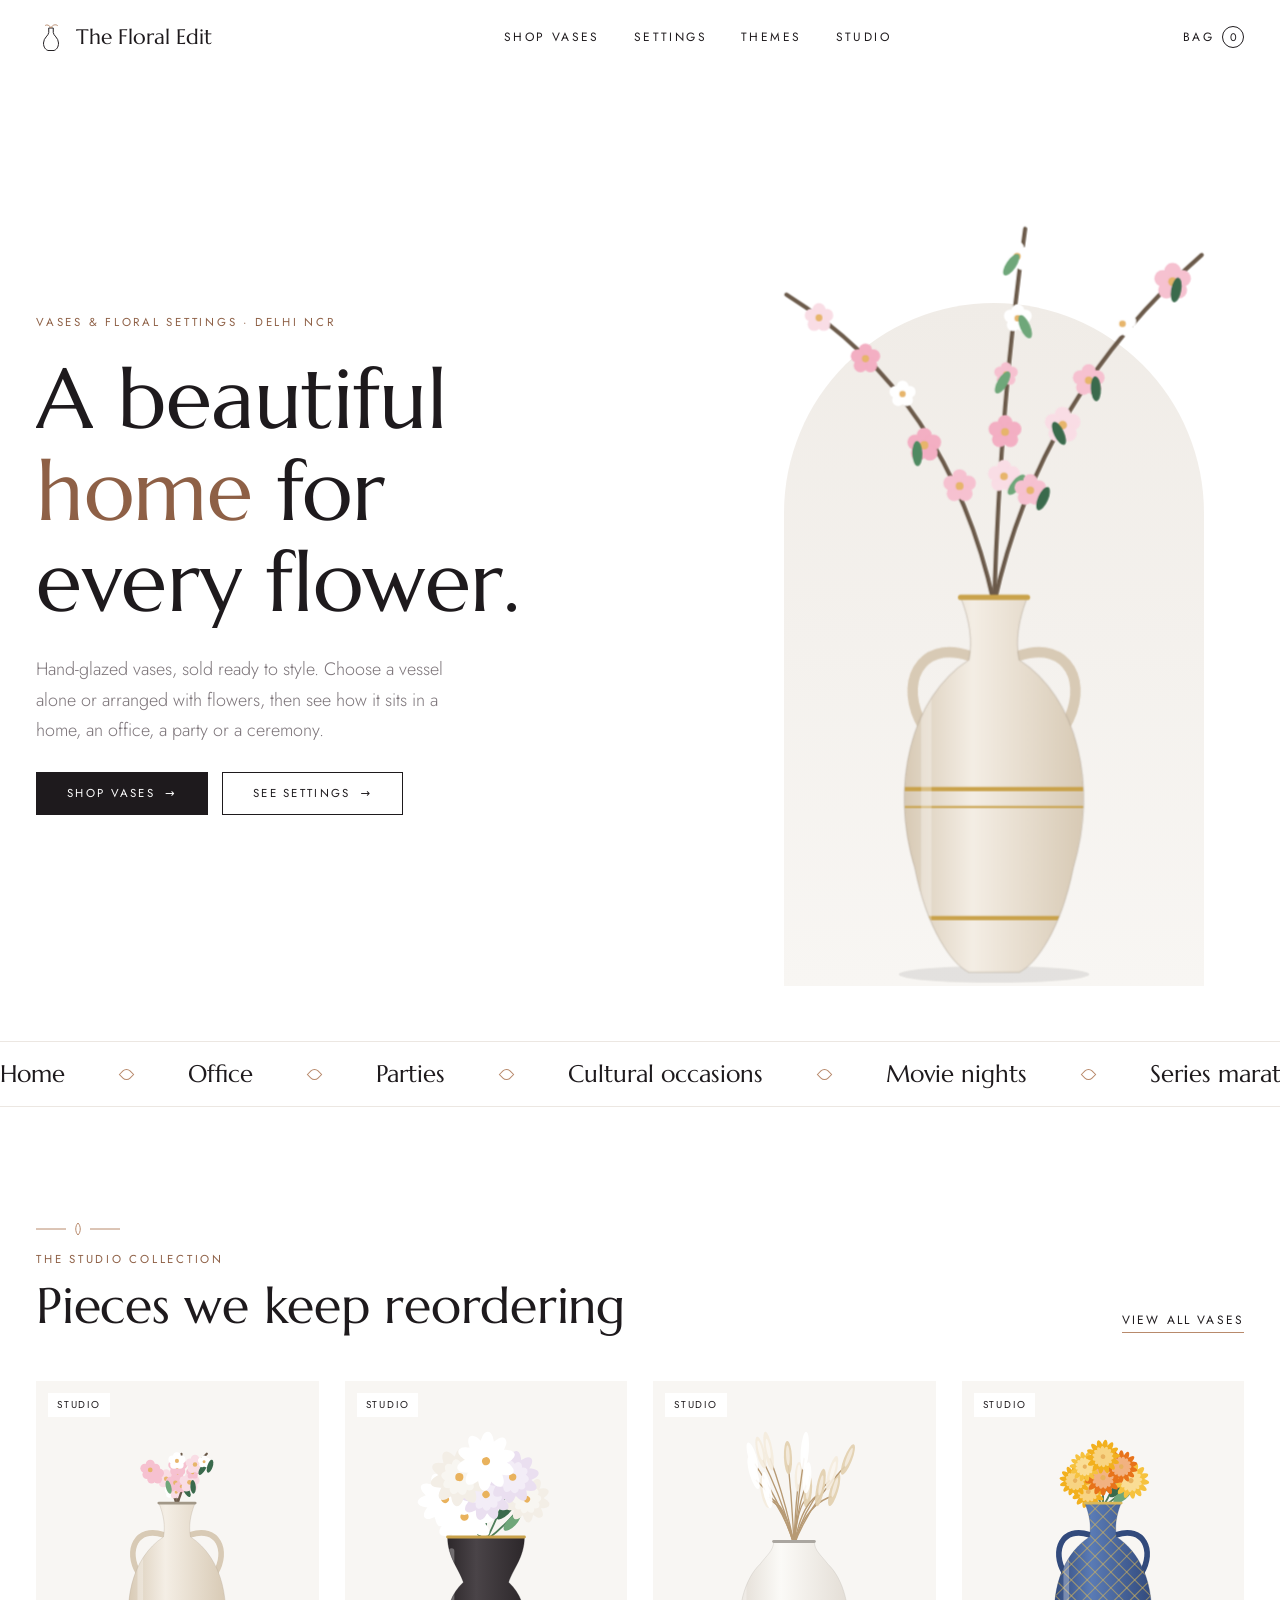
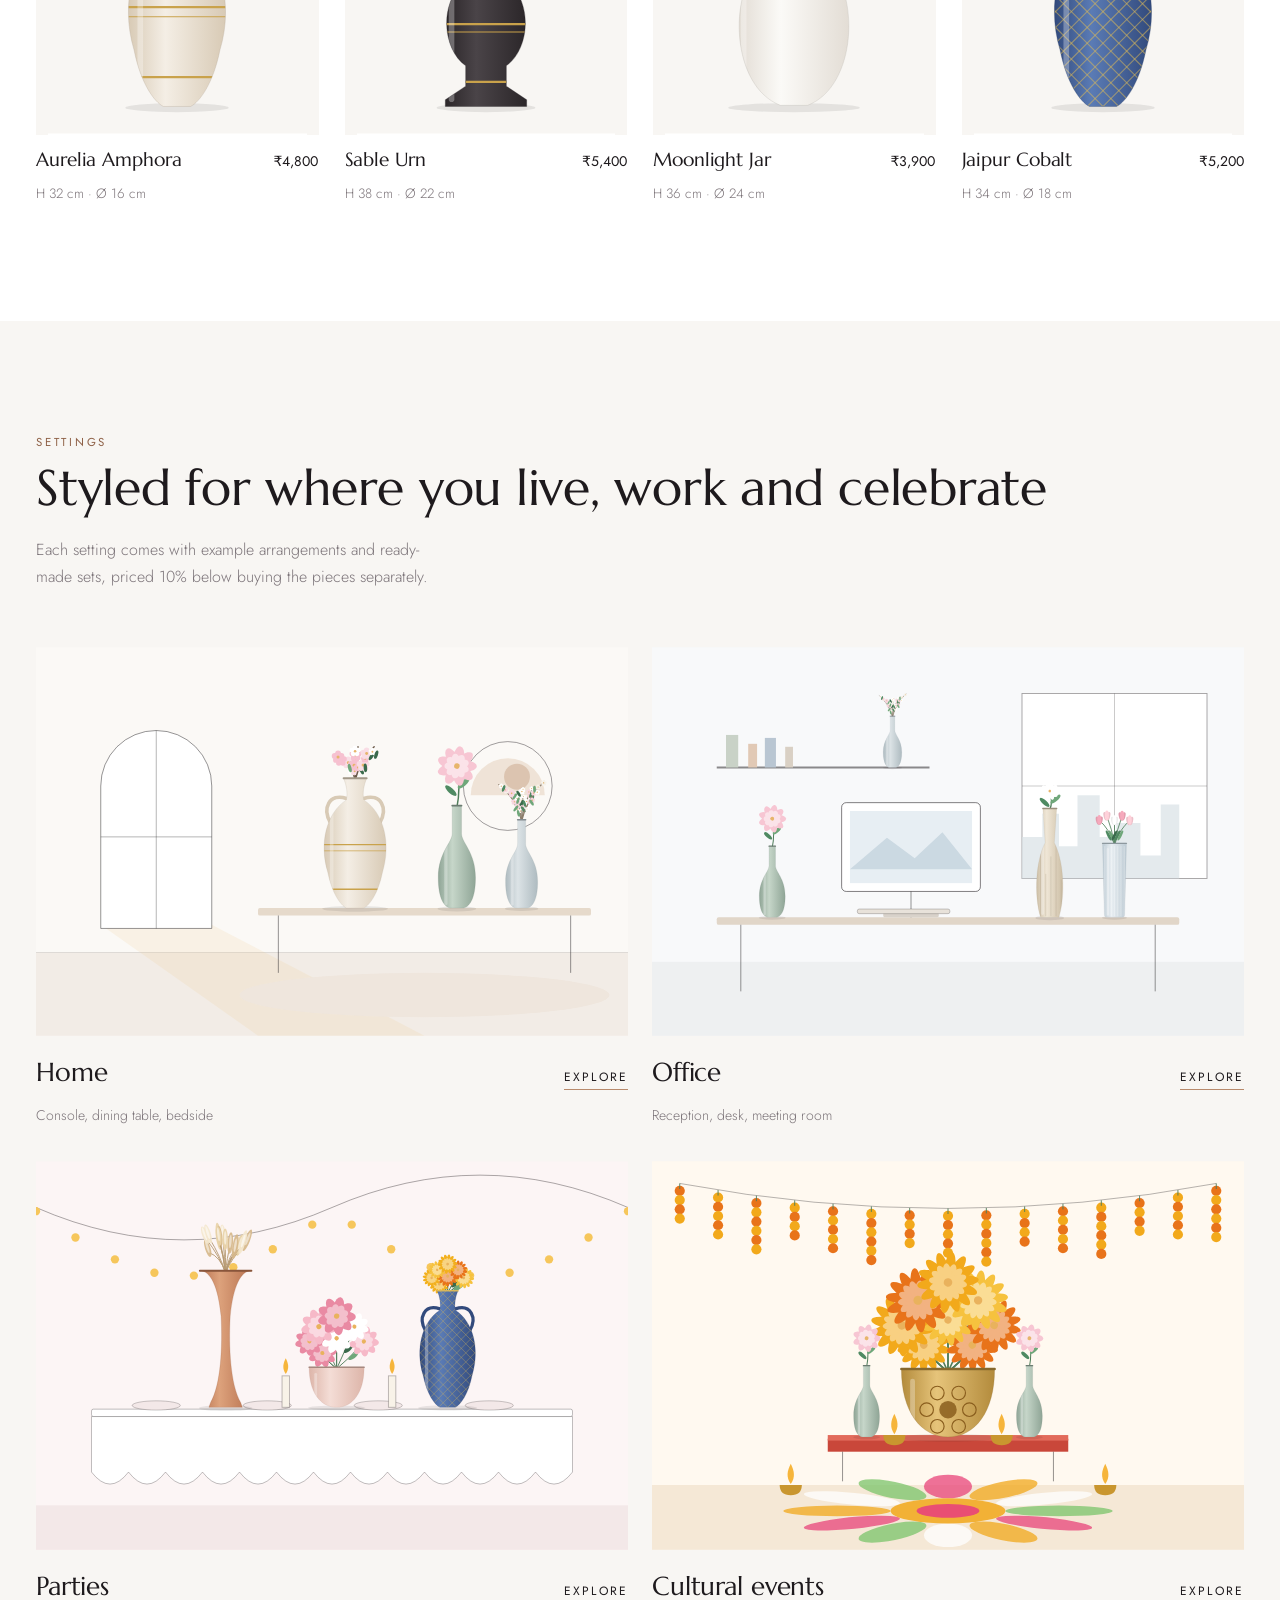
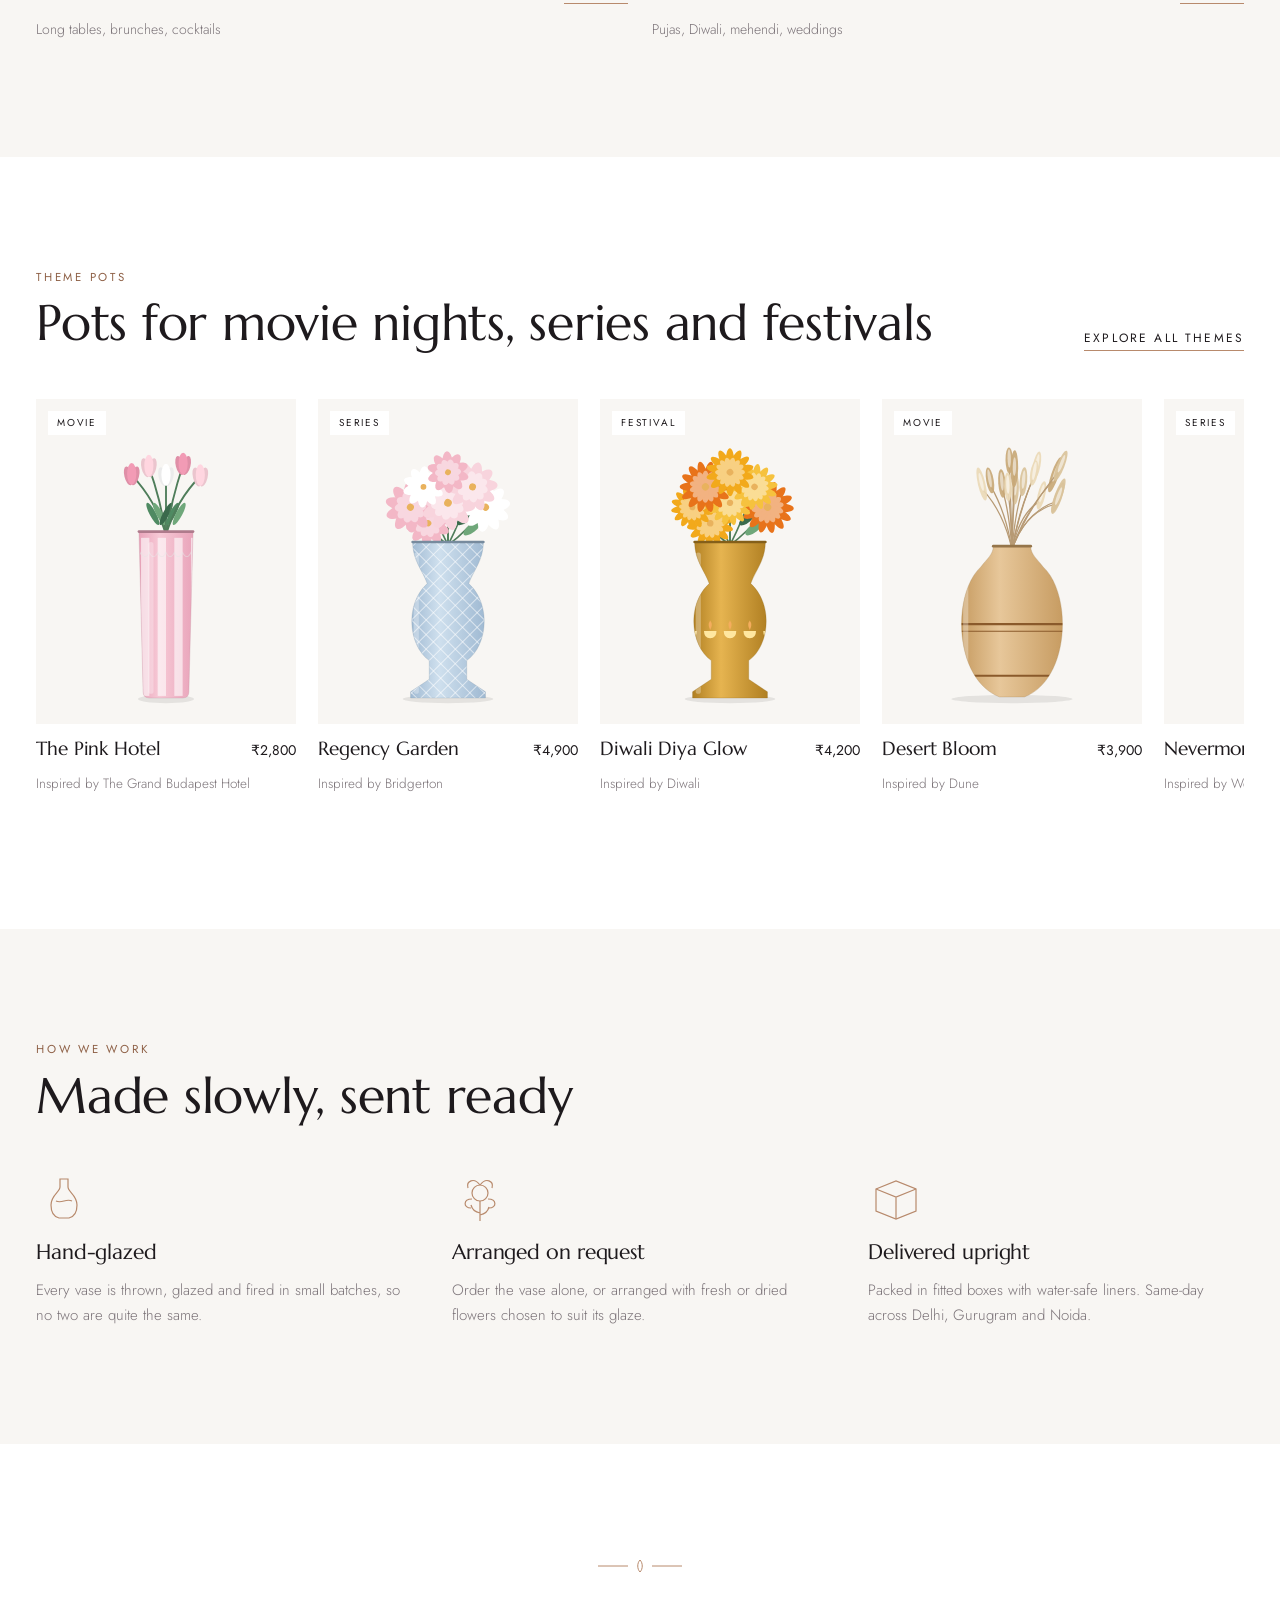
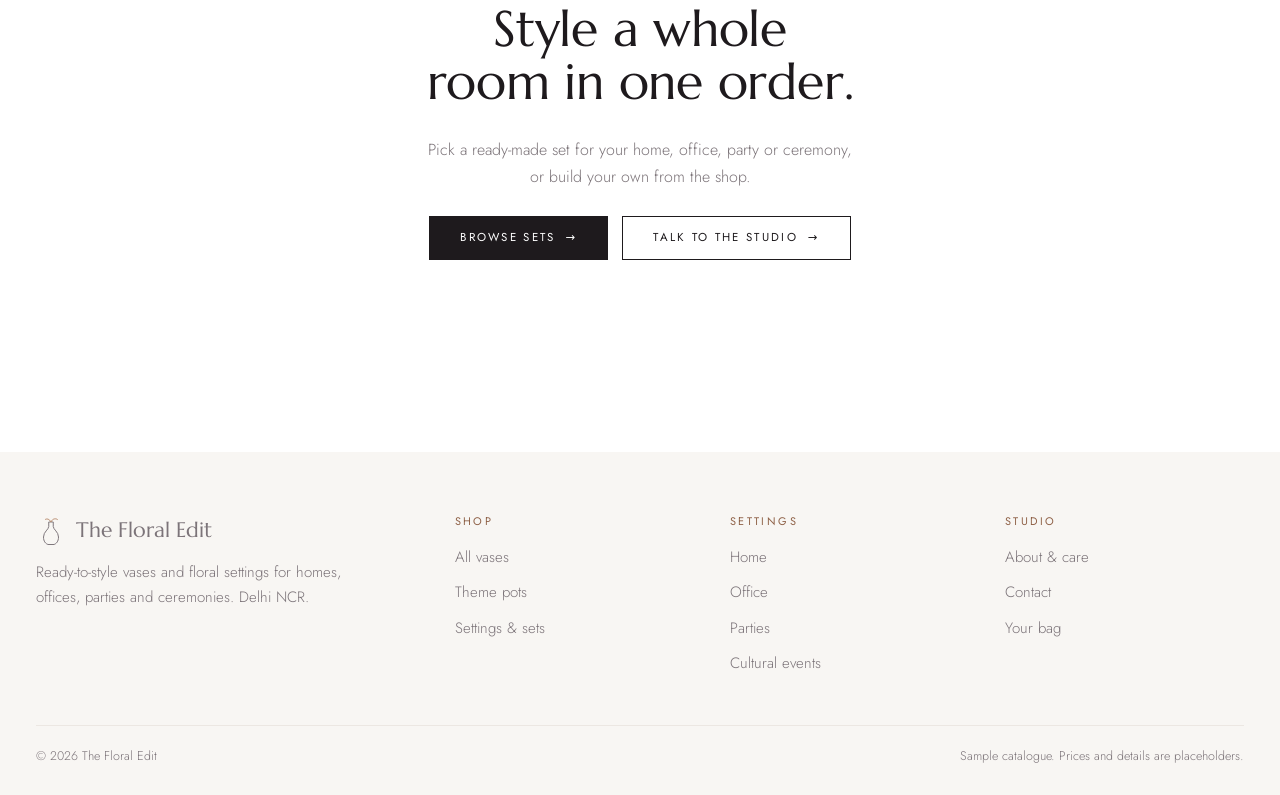
==== index.html @ 70cbea29 "Add files via upload" ====
<!doctype html><html><head><meta charset=utf8><meta name=viewport content="width=device-width,initial-scale=1,viewport-fit=cover"><style>:root{color-scheme:light;box-sizing:border-box;padding-top:env(safe-area-inset-top,0px);padding-bottom:env(safe-area-inset-bottom,0px)}html{scroll-padding-top:env(safe-area-inset-top,0px)}body{margin:0;padding:0;font:14px -apple-system,BlinkMacSystemFont,sans-serif;background:#fff;color:#000}img{max-width:100%}[hidden]:not([hidden=until-found i]){display:none!important}</style></head><body>
<title>The Floral Edit</title>
<meta name="claude:viewport-fit-sides" content="cover">
<link rel="stylesheet" href="https://fonts.googleapis.com/css2?family=Jost:wght@300;400;500&family=Marcellus&display=swap">
<link rel="stylesheet" href="assets/style.css">

<main>
  <div class="wrap">
    <section class="hero" aria-label="Introduction">
      <div class="hero-copy">
        <span class="eyebrow">Vases &amp; floral settings &middot; Delhi NCR</span>
        <h1 aria-label="A beautiful home for every flower.">
          <span><i style="--d:.1s">A</i></span> <span><i style="--d:.18s">beautiful</i></span> <span><i style="--d:.26s"><em>home</em></i></span> <span><i style="--d:.34s">for</i></span> <span><i style="--d:.42s">every</i></span> <span><i style="--d:.5s">flower.</i></span>
        </h1>
        <p class="lede">Hand-glazed vases, sold ready to style. Choose a vessel alone or arranged with flowers, then see how it sits in a home, an office, a party or a ceremony.</p>
        <div class="cta">
          <a class="btn" href="shop.html">Shop vases</a>
          <a class="btn ghost" href="settings.html">See settings</a>
        </div>
      </div>
      <div class="hero-art" id="hero-art"><div class="arch" data-par="0.06"></div></div>
    </section>
  </div>

  <div class="marq" aria-hidden="true"><div class="marq-t" id="marq"></div></div>

  <section class="sec" aria-labelledby="h-feat">
    <div class="wrap">
      <div class="head" data-rv>
        <div><svg class="orn" viewBox="0 0 84 14" aria-hidden="true"><path d="M0 7h30M54 7h30" stroke="currentColor" stroke-width="1"/><path d="M42 1c3 3 3 9 0 12-3-3-3-9 0-12z" fill="none" stroke="currentColor"/></svg><span class="eyebrow">The studio collection</span><h2 id="h-feat">Pieces we keep reordering</h2></div>
        <a class="link" href="shop.html">View all vases</a>
      </div>
      <div class="grid" id="feat" data-stagger></div>
    </div>
  </section>

  <section class="sec band" aria-labelledby="h-set">
    <div class="wrap">
      <div class="head" data-rv>
        <div><span class="eyebrow">Settings</span><h2 id="h-set">Styled for where you live, work and celebrate</h2></div>
        <p>Each setting comes with example arrangements and ready-made sets, priced 10% below buying the pieces separately.</p>
      </div>
      <div class="tiles" id="tiles" data-stagger></div>
    </div>
  </section>

  <section class="sec" aria-labelledby="h-theme">
    <div class="wrap">
      <div class="head" data-rv>
        <div><span class="eyebrow">Theme pots</span><h2 id="h-theme">Pots for movie nights, series and festivals</h2></div>
        <a class="link" href="themes.html">Explore all themes</a>
      </div>
      <div class="strip" id="strip"></div>
    </div>
  </section>

  <section class="sec band" aria-labelledby="h-val">
    <div class="wrap">
      <div class="head" data-rv><div><span class="eyebrow">How we work</span><h2 id="h-val">Made slowly, sent ready</h2></div></div>
      <div class="vals" data-stagger>
        <div class="val" data-rv><svg viewBox="0 0 56 56" fill="none" stroke="currentColor" stroke-width="1.2" aria-hidden="true"><path d="M24 8h8v8c0 5 9 8 9 18 0 8-4 12-8 13H23c-4-1-8-5-8-13 0-10 9-13 9-18z"/><path d="M20 30c6 3 10-3 16 0"/></svg><h3>Hand-glazed</h3><p>Every vase is thrown, glazed and fired in small batches, so no two are quite the same.</p></div>
        <div class="val" data-rv><svg viewBox="0 0 56 56" fill="none" stroke="currentColor" stroke-width="1.2" aria-hidden="true"><circle cx="28" cy="22" r="8"/><path d="M28 14c-6-8-14-4-12 3M28 14c6-8 14-4 12 3M20 28c-9 0-9 9-1 9M36 28c9 0 9 9 1 9"/><path d="M28 30v20M28 42c-5-1-8-4-9-8M28 44c5-1 8-4 9-8"/></svg><h3>Arranged on request</h3><p>Order the vase alone, or arranged with fresh or dried flowers chosen to suit its glaze.</p></div>
        <div class="val" data-rv><svg viewBox="0 0 56 56" fill="none" stroke="currentColor" stroke-width="1.2" aria-hidden="true"><path d="M8 18l20-8 20 8v22l-20 8-20-8z"/><path d="M8 18l20 8 20-8M28 26v22"/></svg><h3>Delivered upright</h3><p>Packed in fitted boxes with water-safe liners. Same-day across Delhi, Gurugram and Noida.</p></div>
      </div>
    </div>
  </section>

  <section class="sec" aria-labelledby="h-end">
    <div class="wrap" style="display:grid;gap:26px;justify-items:center;text-align:center">
      <svg class="orn" viewBox="0 0 84 14" aria-hidden="true" data-rv="fade"><path d="M0 7h30M54 7h30" stroke="currentColor" stroke-width="1"/><path d="M42 1c3 3 3 9 0 12-3-3-3-9 0-12z" fill="none" stroke="currentColor"/></svg>
      <h2 id="h-end" data-rv style="max-width:18ch">Style a whole room in one order.</h2>
      <p class="mute" data-rv style="max-width:48ch">Pick a ready-made set for your home, office, party or ceremony, or build your own from the shop.</p>
      <div class="cta" data-rv style="justify-content:center"><a class="btn" href="settings.html">Browse sets</a><a class="btn ghost" href="about.html#contact">Talk to the studio</a></div>
    </div>
  </section>
</main>

<script src="assets/data.js"></script>
<script src="assets/art.js"></script>
<script src="assets/app.js"></script>
<script>
(function(){
  var D=DATA;
  App.layout('home');

  /* hero illustration */
  var base=D.byId.aurelia,hp={id:'hero',shape:'amphora',glaze:['#F4EEE5','#D8CAB5'],motif:'bands',mc:'#C9A24B',rim:'#C9A24B',arr:{s:'branch',p:['#F6C1D0','#FFFFFF','#F9DDE5','#F3AFC3'],m:'#E7B56B'}};
  var host=document.getElementById('hero-art');
  host.insertAdjacentHTML('beforeend','<svg viewBox="-20 -150 240 410" role="img" aria-label="Line drawing of an amphora vase with flowering branches that fills with colour"><g class="outline">'+Art.heroLine().replace('<g class="outline" ','<g ')+'</g><g class="colour">'+Art.vaseInner(hp,{avail:210,big:true})+'</g></svg>');
  for(var i=0;i<12;i++){
    var s=document.createElement('i');s.className='petal';
    s.style.left=(6+Math.random()*88)+'%';s.style.animationDuration=(9+Math.random()*8)+'s';s.style.animationDelay=(Math.random()*9)+'s';
    s.style.setProperty('--dx',(Math.random()*120-60)+'px');
    s.style.background=['#F3C2CF','#F7DCE3','#EBCFA6','#D9E4D6'][i%4];s.style.width=s.style.height=(9+Math.random()*10)+'px';
    host.appendChild(s);
  }

  /* marquee */
  var words=['Home','Office','Parties','Cultural occasions','Movie nights','Series marathons','Festivals','Weddings','Pujas','Brunch tables'];
  var m=document.getElementById('marq'),one=words.map(function(w){return '<span>'+w+'</span>'}).join('');
  m.innerHTML=one+one;

  /* featured */
  var feat=['aurelia','sable','moonlight','jaipur'].map(function(id){return D.byId[id]});
  var fe=document.getElementById('feat');fe.innerHTML=feat.map(App.card).join('');

  /* settings tiles */
  var ti=document.getElementById('tiles');
  ti.innerHTML=D.settings.map(function(s,k){
    return '<a class="tile" data-rv href="settings.html#'+s.id+'"><div class="pic">'+Art.scene(s.scene)+'</div><div class="row"><h3>'+s.name+'</h3><span class="link">Explore</span></div><span class="t">'+s.tag+'</span></a>';
  }).join('');

  /* theme strip */
  var ths=['m-pinkhotel','s-regency','f-diwali','m-dune','s-nevermore','f-holi','s-heera'].map(function(id){return D.byId[id]});
  var st=document.getElementById('strip');
  st.innerHTML=ths.map(function(p){
    return '<article class="card"><a class="art" href="themes.html#'+p.group+'" aria-label="See '+p.name+'"><span class="badge">'+App.badge(p)+'</span>'+Art.vase(p)+'</a><div class="meta"><h3><a href="themes.html#'+p.group+'">'+p.name+'</a></h3><span class="price">'+App.money(p.price)+'</span></div><span class="sub">Inspired by '+p.insp.join(', ')+'</span></article>';
  }).join('');

  App.wire();App.reveal();
})();
</script>

</body></html>
---- assets/style.css ----
/* The Floral Edit: white, airy, hairline. One deliberate light look. */
:root{
  --bg:#FFFFFF; --soft:#F8F6F3; --soft2:#F0ECE7; --ink:#1E1A1D; --mute:#7C7479; --line:#ECE7E2;
  --accent:#B88A6C; --accent-d:#8E6046; --sage:#8FA596;
  --display:"Marcellus",Georgia,serif; --body:"Jost",system-ui,sans-serif; --ease:cubic-bezier(.2,.7,.2,1);
  color-scheme:light;
}
*{box-sizing:border-box}
html{scroll-behavior:smooth;background:#fff}
html.sub{padding-top:env(safe-area-inset-top,0px);padding-bottom:env(safe-area-inset-bottom,0px)}
body{margin:0;background:var(--bg);color:var(--ink);font:300 16px/1.7 var(--body);-webkit-font-smoothing:antialiased;animation:pagein .9s var(--ease) both}
@keyframes pagein{from{opacity:0}to{opacity:1}}
img,svg{max-width:100%}
a{color:inherit}
h1,h2,h3,h4{font-family:var(--display);font-weight:400;margin:0;line-height:1.08;text-wrap:balance;letter-spacing:-.005em}
h1{font-size:clamp(2.7rem,6.6vw,5.3rem)}
h2{font-size:clamp(1.9rem,4vw,3.1rem)}
h3{font-size:1.3rem}
p{margin:0;max-width:62ch}
:focus-visible{outline:1.5px solid var(--accent);outline-offset:3px}
.wrap{max-width:1240px;margin:0 auto;padding-left:max(16px,env(safe-area-inset-left,0px));padding-right:max(16px,env(safe-area-inset-right,0px))}
.eyebrow{font:400 11.5px/1 var(--body);letter-spacing:.24em;text-transform:uppercase;color:var(--accent-d)}
.mute{color:var(--mute)}
.sec{padding-block:clamp(64px,9vw,116px)}
.band{background:var(--soft)}
.head{display:flex;justify-content:space-between;align-items:flex-end;gap:20px 40px;flex-wrap:wrap;margin-bottom:clamp(28px,4vw,48px)}
.head>div{display:grid;gap:14px;min-width:0}
.head p{color:var(--mute);max-width:46ch}
.orn{display:block;width:84px;height:14px;margin:0 0 4px;color:var(--accent)}

/* buttons */
.btn{position:relative;display:inline-flex;align-items:center;gap:10px;padding:15px 30px;border:1px solid var(--ink);background:var(--ink);color:#fff;font:400 11.5px/1 var(--body);letter-spacing:.2em;text-transform:uppercase;text-decoration:none;cursor:pointer;overflow:hidden;transition:color .4s var(--ease),background .4s var(--ease),border-color .4s}
.btn::after{content:"\2192";transition:transform .4s var(--ease)}
.btn:hover::after{transform:translateX(5px)}
.btn:hover{background:var(--accent);border-color:var(--accent)}
.btn.ghost{background:transparent;color:var(--ink)}
.btn.ghost:hover{background:var(--ink);color:#fff;border-color:var(--ink)}
.btn.sm{padding:12px 20px}
.btn.plain::after{display:none}
.link{font:400 12px/1 var(--body);letter-spacing:.18em;text-transform:uppercase;text-decoration:none;border-bottom:1px solid var(--accent);padding-bottom:6px;white-space:nowrap}
.link:hover{color:var(--accent-d)}

/* header */
.hdr{position:sticky;top:env(safe-area-inset-top,0px);z-index:60;background:rgba(255,255,255,.88);backdrop-filter:blur(14px);-webkit-backdrop-filter:blur(14px);border-bottom:1px solid transparent;transition:border-color .4s,box-shadow .4s}
.hdr.scrolled{border-bottom-color:var(--line)}
.hdr-in{display:flex;align-items:center;justify-content:space-between;gap:16px;height:74px}
.logo{display:flex;align-items:center;gap:10px;text-decoration:none;font:400 21px/1 var(--display);white-space:nowrap}
.logo svg{width:30px;height:30px;flex:none}
.nav{display:flex;gap:34px}
.nav a{position:relative;text-decoration:none;font:400 12px/1 var(--body);letter-spacing:.2em;text-transform:uppercase;padding:8px 0}
.nav a::after{content:"";position:absolute;left:0;right:0;bottom:0;height:1px;background:var(--accent);transform:scaleX(0);transform-origin:left;transition:transform .5s var(--ease)}
.nav a:hover::after,.nav a.on::after{transform:scaleX(1)}
.hdr-r{display:flex;align-items:center;gap:18px}
.bag{font:400 12px/1 var(--body);letter-spacing:.2em;text-transform:uppercase;text-decoration:none;display:flex;align-items:center;gap:8px}
.bag b{display:inline-grid;place-items:center;min-width:22px;height:22px;border:1px solid var(--ink);border-radius:50%;font-weight:400;font-size:11px;letter-spacing:0;transition:background .3s,color .3s}
.bag b.bump{animation:bump .5s var(--ease)}
@keyframes bump{40%{transform:scale(1.35);background:var(--accent);color:#fff;border-color:var(--accent)}}
.burger{display:none;width:40px;height:40px;background:none;border:0;cursor:pointer;position:relative;padding:0}
.burger i{position:absolute;left:10px;right:10px;height:1px;background:var(--ink);transition:transform .4s var(--ease),top .4s var(--ease)}
.burger i:nth-child(1){top:16px}.burger i:nth-child(2){top:23px}
.burger[aria-expanded="true"] i:nth-child(1){top:20px;transform:rotate(45deg)}
.burger[aria-expanded="true"] i:nth-child(2){top:20px;transform:rotate(-45deg)}
.prog{position:absolute;left:0;bottom:-1px;height:1px;width:0;background:var(--accent)}

/* reveal on scroll */
.rv{opacity:0;transform:translateY(34px);transition:opacity 1.1s var(--ease),transform 1.1s var(--ease);transition-delay:var(--d,0s)}
.rv.in{opacity:1;transform:none}
.rv.fade{transform:none}
.rv.scale{transform:scale(.96)}
.rv.scale.in{transform:none}
[data-par]{will-change:transform}

/* masthead */
.hero{display:grid;grid-template-columns:1.05fr .95fr;gap:clamp(24px,5vw,72px);align-items:center;padding-block:clamp(28px,5vw,64px) clamp(24px,4vw,48px)}
.hero-copy{display:grid;gap:26px;min-width:0}
.hero-copy .lede{font-size:18px;color:var(--mute);max-width:44ch}
.hero-copy h1 span{display:inline-block;overflow:hidden;vertical-align:top}
.hero-copy h1 span i{display:inline-block;font-style:normal;transform:translateY(105%);animation:rise 1.2s var(--ease) forwards;animation-delay:var(--d,.1s)}
@keyframes rise{to{transform:none}}
.hero-copy h1 em{font-style:normal;color:var(--accent-d)}
.cta{display:flex;gap:14px;flex-wrap:wrap}
.hero-art{position:relative;width:100%;max-width:500px;margin-left:auto;aspect-ratio:240/410}
.hero-art .arch{position:absolute;left:8%;right:8%;top:20%;bottom:0;border-radius:999px 999px 0 0;background:linear-gradient(180deg,var(--soft2),var(--soft))}
.hero-art svg{position:absolute;inset:0;width:100%;height:100%;overflow:visible}
.draw{stroke-dasharray:1;stroke-dashoffset:1;animation:draw 2.2s var(--ease) forwards}
@keyframes draw{to{stroke-dashoffset:0}}
.outline{animation:fadeout 1s 2.9s forwards}
@keyframes fadeout{to{opacity:0}}
.colour{opacity:0;animation:fadein 1.6s 2.1s var(--ease) forwards}
@keyframes fadein{to{opacity:1}}
.petal{position:absolute;top:-6%;width:14px;height:14px;border-radius:70% 0 70% 0;background:#F3C2CF;opacity:0;animation:fall linear infinite;pointer-events:none}
@keyframes fall{0%{transform:translate(0,0) rotate(0);opacity:0}10%{opacity:.75}90%{opacity:.6}100%{transform:translate(var(--dx,40px),105vh) rotate(380deg);opacity:0}}

/* marquee */
.marq{overflow:hidden;border-block:1px solid var(--line);padding-block:20px;background:#fff}
.marq-t{display:flex;gap:56px;width:max-content;animation:marq 46s linear infinite;font:400 1.5rem/1 var(--display);color:var(--ink)}
.marq-t span{display:flex;align-items:center;gap:56px;white-space:nowrap}
.marq-t span::after{content:"";width:9px;height:9px;border:1px solid var(--accent);border-radius:50% 0 50% 0;transform:rotate(45deg)}
@keyframes marq{to{transform:translateX(-50%)}}

/* product cards */
.grid{display:grid;grid-template-columns:repeat(auto-fill,minmax(250px,1fr));gap:44px 26px}
.card{position:relative;display:grid;gap:14px;align-content:start;min-width:0}
.card .aw{position:relative;overflow:hidden}
.card .art{position:relative;background:var(--soft);aspect-ratio:4/5;display:grid;place-items:end center;overflow:hidden;text-decoration:none}
.card .art svg{width:80%;height:auto;display:block;margin-bottom:6%;transition:transform .9s var(--ease)}
.card:hover .art svg{transform:translateY(-8px) scale(1.03)}
.card .badge{position:absolute;left:12px;top:12px;font:400 10px/1 var(--body);letter-spacing:.18em;text-transform:uppercase;background:#fff;padding:7px 9px;z-index:2}
.card .quick{position:absolute;left:12px;right:12px;bottom:12px;z-index:2;transform:translateY(130%);transition:transform .6s var(--ease)}
.card:hover .quick,.card:focus-within .quick{transform:none}
@media (hover:none){.card .quick{transform:none}}
.card .quick .btn{width:100%;justify-content:center;background:#fff;color:var(--ink);border-color:#fff}
.card .quick .btn:hover{background:var(--ink);color:#fff;border-color:var(--ink)}
.card .meta{display:flex;justify-content:space-between;gap:12px;align-items:baseline}
.card h3{font-size:1.2rem}
.card h3 a{text-decoration:none}
.card .price{font:400 14px/1 var(--body);white-space:nowrap}
.card .sub{font-size:13.5px;color:var(--mute)}

/* settings tiles */
.tiles{display:grid;grid-template-columns:repeat(2,1fr);gap:24px}
.tile{position:relative;display:grid;gap:14px;text-decoration:none;min-width:0}
.tile .pic{overflow:hidden;background:var(--soft);aspect-ratio:16/11}
.tile .pic svg{width:100%;height:100%;display:block;transition:transform 1.2s var(--ease);object-fit:cover}
.tile:hover .pic svg{transform:scale(1.05)}
.tile .row{display:flex;justify-content:space-between;align-items:baseline;gap:12px}
.tile h3{font-size:1.6rem}
.tile .t{font-size:14px;color:var(--mute)}

/* theme strip */
.strip{display:flex;gap:22px;overflow-x:auto;padding-bottom:18px;scroll-snap-type:x proximity;scrollbar-width:thin;scrollbar-color:var(--line) transparent}
.strip .card{flex:0 0 min(260px,70vw);scroll-snap-align:start}

/* values */
.vals{display:grid;grid-template-columns:repeat(3,1fr);gap:40px}
.val{display:grid;gap:14px;align-content:start}
.val svg{width:56px;height:56px;color:var(--accent)}
.val p{color:var(--mute);font-size:15px}

/* filters */
.bar{display:flex;gap:14px 28px;flex-wrap:wrap;align-items:center;justify-content:space-between;border-block:1px solid var(--line);padding-block:14px;margin-bottom:36px}
.chips{display:flex;gap:6px 22px;flex-wrap:wrap}
.chip{background:none;border:0;border-bottom:1px solid transparent;padding:8px 0;font:400 12px/1 var(--body);letter-spacing:.18em;text-transform:uppercase;color:var(--mute);cursor:pointer;transition:color .3s,border-color .3s}
.chip:hover{color:var(--ink)}
.chip[aria-pressed="true"],.chip[aria-selected="true"]{color:var(--ink);border-bottom-color:var(--accent)}
.sel{display:flex;gap:12px;align-items:center;flex-wrap:wrap;font-size:13px;color:var(--mute)}
select,input,textarea{font:300 16px/1.4 var(--body);color:var(--ink);background:#fff;border:0;border-bottom:1px solid var(--line);padding:12px 2px;border-radius:0;width:100%;transition:border-color .3s}
select{width:auto;padding-right:6px;cursor:pointer}
input:focus,textarea:focus,select:focus{outline:none;border-bottom-color:var(--accent)}
textarea{min-height:110px;resize:vertical}
label{display:grid;gap:4px;font:400 11px/1.4 var(--body);letter-spacing:.18em;text-transform:uppercase;color:var(--mute)}
.empty{padding:60px 0;text-align:center;color:var(--mute)}

/* page intro */
.intro{padding-block:clamp(40px,6vw,84px) clamp(8px,2vw,20px);display:grid;gap:18px}
.intro p{color:var(--mute);font-size:18px;max-width:54ch}

/* settings page */
.set{display:grid;grid-template-columns:1.2fr .8fr;gap:clamp(24px,5vw,72px);align-items:center;padding-block:clamp(40px,6vw,84px);border-top:1px solid var(--line)}
.set.flip{grid-template-columns:.8fr 1.2fr}
.set.flip .set-pic{order:2}
.set-pic{background:var(--soft);overflow:hidden;min-width:0}
.set-pic svg{display:block;width:100%;height:auto}
.set-txt{display:grid;gap:20px;min-width:0}
.set-txt ul{margin:0;padding:0;list-style:none;display:grid;gap:10px}
.set-txt li{padding-left:22px;position:relative;font-size:15px;color:var(--mute)}
.set-txt li::before{content:"";position:absolute;left:0;top:.65em;width:10px;height:1px;background:var(--accent)}
.looks{display:grid;grid-template-columns:repeat(2,1fr);gap:22px;padding-bottom:clamp(40px,6vw,84px)}
.look{background:var(--soft);display:grid;gap:0;min-width:0}
.look .pic{padding:18px 12px 0}
.look .pic svg{display:block;width:100%;height:auto}
.look .inf{background:#fff;border:1px solid var(--line);border-top:0;padding:20px;display:grid;gap:10px}
.look .inf .row{display:flex;justify-content:space-between;gap:12px;align-items:baseline;flex-wrap:wrap}
.look small{font-size:13px;color:var(--mute)}
.look s{color:var(--mute);margin-right:8px;font-size:13px}

/* themes */
.tgrid{display:grid;grid-template-columns:repeat(auto-fill,minmax(300px,1fr));gap:40px 28px}
.tcard{display:grid;gap:16px;align-content:start;min-width:0}
.tcard .pic{background:var(--soft);aspect-ratio:1/1.05;display:grid;place-items:end center;overflow:hidden;position:relative}
.tcard .pic svg{width:72%;height:auto;margin-bottom:5%;transition:transform 1s var(--ease)}
.tcard:hover .pic svg{transform:translateY(-8px) rotate(-1deg)}
.tcard .insp{font:400 11px/1.5 var(--body);letter-spacing:.16em;text-transform:uppercase;color:var(--accent-d)}
.tcard h3{font-size:1.5rem}
.tcard p{font-size:15px;color:var(--mute)}
.swatches{display:flex;gap:6px}
.swatches i{width:14px;height:14px;border-radius:50%;border:1px solid rgba(0,0,0,.08)}
.tcard .row{display:flex;justify-content:space-between;gap:12px;align-items:center;flex-wrap:wrap}
.fine{font-size:12.5px;color:var(--mute);max-width:80ch;line-height:1.6;border-top:1px solid var(--line);padding-top:18px;margin-top:48px}

/* product page */
.crumb{font:400 11.5px/1 var(--body);letter-spacing:.18em;text-transform:uppercase;color:var(--mute);padding-block:26px 8px}
.crumb a{text-decoration:none}
.pd{display:grid;grid-template-columns:1.1fr .9fr;gap:clamp(28px,5vw,72px);align-items:start;padding-bottom:clamp(40px,6vw,80px)}
.pd-art{position:relative;background:var(--soft);aspect-ratio:1/1.08;display:grid;place-items:end center;overflow:hidden;min-width:0}
.pd-art svg{width:74%;height:auto;margin-bottom:4%}
.pd-info{display:grid;gap:22px;min-width:0}
.pd-info .price{font:400 1.5rem/1 var(--display)}
.opts{display:grid;gap:10px}
.opt{display:flex;justify-content:space-between;align-items:center;gap:12px;padding:16px 18px;border:1px solid var(--line);cursor:pointer;transition:border-color .3s,background .3s}
.opt:hover{border-color:var(--ink)}
.opt[aria-checked="true"]{border-color:var(--ink);background:var(--soft)}
.opt small{color:var(--mute);display:block;font-size:13px}
.opt span:last-child{font-size:14px;white-space:nowrap}
.qty{display:inline-flex;align-items:center;border:1px solid var(--line)}
.qty button{width:40px;height:44px;background:none;border:0;cursor:pointer;font-size:18px;color:var(--ink)}
.qty b{min-width:34px;text-align:center;font-weight:400}
.spec{display:grid;gap:0;border-top:1px solid var(--line);font-size:14px}
.spec div{display:flex;justify-content:space-between;gap:20px;padding:12px 0;border-bottom:1px solid var(--line)}
.spec span:first-child{color:var(--mute)}
.pills{display:flex;gap:8px;flex-wrap:wrap}
.pills a{font:400 11px/1 var(--body);letter-spacing:.16em;text-transform:uppercase;text-decoration:none;border:1px solid var(--line);padding:9px 12px;transition:border-color .3s}
.pills a:hover{border-color:var(--ink)}

/* cart */
.cart{display:grid;grid-template-columns:1.4fr .8fr;gap:clamp(28px,5vw,64px);align-items:start;padding-bottom:clamp(48px,7vw,96px)}
.line{display:grid;grid-template-columns:96px 1fr auto;gap:18px;padding-block:20px;border-bottom:1px solid var(--line);align-items:center}
.line:first-child{border-top:1px solid var(--line)}
.line .th{background:var(--soft);aspect-ratio:4/5;display:grid;place-items:end center;overflow:hidden}
.line .th svg{width:84%;height:auto}
.line h3{font-size:1.15rem}
.line .sub{font-size:13.5px;color:var(--mute)}
.line .ctl{display:flex;gap:16px;align-items:center;margin-top:10px;flex-wrap:wrap}
.line .ctl button.x{background:none;border:0;border-bottom:1px solid var(--line);font:400 11px/1.6 var(--body);letter-spacing:.16em;text-transform:uppercase;color:var(--mute);cursor:pointer;padding:0}
.line .qty button{height:34px;width:34px}
.sum{background:var(--soft);padding:30px;display:grid;gap:14px;position:sticky;top:calc(96px + env(safe-area-inset-top,0px));min-width:0}
.sum .r{display:flex;justify-content:space-between;gap:12px;font-size:15px}
.sum .tot{font:400 1.4rem/1 var(--display);border-top:1px solid var(--line);padding-top:16px}
.sum form{display:grid;gap:14px;margin-top:8px}
.sum input,.sum textarea{background:transparent}
.note{padding:16px;border-left:2px solid var(--accent);background:#fff;font-size:14.5px}
.meter{height:3px;background:var(--line);position:relative;overflow:hidden}
.meter i{position:absolute;inset:0 auto 0 0;background:var(--accent);transition:width .8s var(--ease)}

/* about */
.cols{display:grid;grid-template-columns:1fr 1fr;gap:clamp(28px,5vw,72px);align-items:center}
.steps{display:grid;grid-template-columns:repeat(4,1fr);gap:0;border-top:1px solid var(--ink)}
.step{padding:24px 22px 0 0;display:grid;gap:10px;align-content:start;min-width:0}
.step .n{font:400 11px/1 var(--body);letter-spacing:.2em;text-transform:uppercase;color:var(--accent-d)}
.step p{font-size:15px;color:var(--mute)}
details{border-bottom:1px solid var(--line);padding-block:18px}
details:first-of-type{border-top:1px solid var(--line)}
summary{cursor:pointer;list-style:none;display:flex;justify-content:space-between;gap:16px;font:400 1.15rem/1.3 var(--display)}
summary::-webkit-details-marker{display:none}
summary::after{content:"+";font:300 1.4rem/1 var(--body);transition:transform .4s var(--ease)}
details[open] summary::after{transform:rotate(45deg)}
details p{margin-top:12px;color:var(--mute);font-size:15px}
.form{display:grid;gap:18px}
.deets{display:grid;gap:16px}
.deets div{display:grid;gap:2px;border-top:1px solid var(--line);padding-top:12px;font-size:15px}
.deets span{font:400 11px/1 var(--body);letter-spacing:.18em;text-transform:uppercase;color:var(--mute)}

/* footer */
.ftr{background:var(--soft);margin-top:clamp(40px,6vw,80px);padding-block:64px 28px}
.ftr-g{display:grid;grid-template-columns:1.6fr 1fr 1fr 1fr;gap:36px}
.ftr h4{font:400 11px/1 var(--body);letter-spacing:.22em;text-transform:uppercase;color:var(--accent-d);margin-bottom:18px}
.ftr ul{list-style:none;margin:0;padding:0;display:grid;gap:10px;font-size:15px}
.ftr a{text-decoration:none;color:var(--mute)}
.ftr a:hover{color:var(--ink)}
.ftr .brand p{color:var(--mute);margin-top:14px;font-size:15px;max-width:34ch}
.ftr-b{display:flex;justify-content:space-between;gap:12px;flex-wrap:wrap;border-top:1px solid var(--line);margin-top:48px;padding-top:20px;font-size:12.5px;color:var(--mute)}

/* toast */
.toast{position:fixed;left:50%;bottom:calc(24px + env(safe-area-inset-bottom,0px));transform:translate(-50%,30px);background:var(--ink);color:#fff;padding:14px 22px;font:400 12px/1.2 var(--body);letter-spacing:.14em;text-transform:uppercase;opacity:0;pointer-events:none;transition:opacity .5s var(--ease),transform .5s var(--ease);z-index:90;max-width:calc(100vw - 32px)}
.toast.on{opacity:1;transform:translate(-50%,0)}
.toast a{color:#fff;border-bottom:1px solid var(--accent);margin-left:14px;text-decoration:none}

/* scene animations */
.flame{transform-box:fill-box;transform-origin:50% 100%;animation:flick 1.5s ease-in-out infinite}
@keyframes flick{0%,100%{transform:scale(1,1) rotate(-2deg)}33%{transform:scale(.9,1.12) rotate(3deg)}66%{transform:scale(1.06,.92) rotate(-3deg)}}
.twink{animation:twink 2.6s ease-in-out infinite}
@keyframes twink{0%,100%{opacity:1}50%{opacity:.25}}
.sunbeam{animation:beam 9s ease-in-out infinite alternate}
@keyframes beam{from{opacity:.1}to{opacity:.28}}

/* responsive */
@media (max-width:900px){
  .hero,.set,.set.flip,.pd,.cart,.cols{grid-template-columns:1fr}
  .set.flip .set-pic{order:0}
  .hero-art{margin:0 auto;max-width:380px}
  .vals,.steps{grid-template-columns:1fr 1fr}
  .ftr-g{grid-template-columns:1fr 1fr}
  .sum{position:static}
}
@media (max-width:760px){
  .burger{display:block}
  .nav{position:absolute;left:0;right:0;top:100%;background:#fff;border-bottom:1px solid var(--line);flex-direction:column;gap:0;padding:8px max(16px,env(safe-area-inset-left,0px)) 16px;max-height:0;overflow:hidden;visibility:hidden;opacity:0;transition:opacity .4s}
  .nav.open{max-height:80vh;visibility:visible;opacity:1}
  .nav a{padding:16px 0;border-bottom:1px solid var(--line)}
  .tiles,.looks{grid-template-columns:1fr}
}
@media (max-width:520px){
  .vals,.steps,.ftr-g{grid-template-columns:1fr}
  .line{grid-template-columns:72px 1fr}
  .line>.lp{grid-column:2}
  .grid{grid-template-columns:repeat(2,1fr);gap:30px 14px}
  .card .badge{display:none}
  .bag span{display:none}
}
@media (prefers-reduced-motion:reduce){
  *,*::before,*::after{animation-duration:.01ms!important;animation-iteration-count:1!important;transition-duration:.01ms!important;scroll-behavior:auto!important}
  .rv{opacity:1;transform:none}.draw{stroke-dashoffset:0}.colour{opacity:1}.outline{opacity:0}.hero-copy h1 span i{transform:none}
}
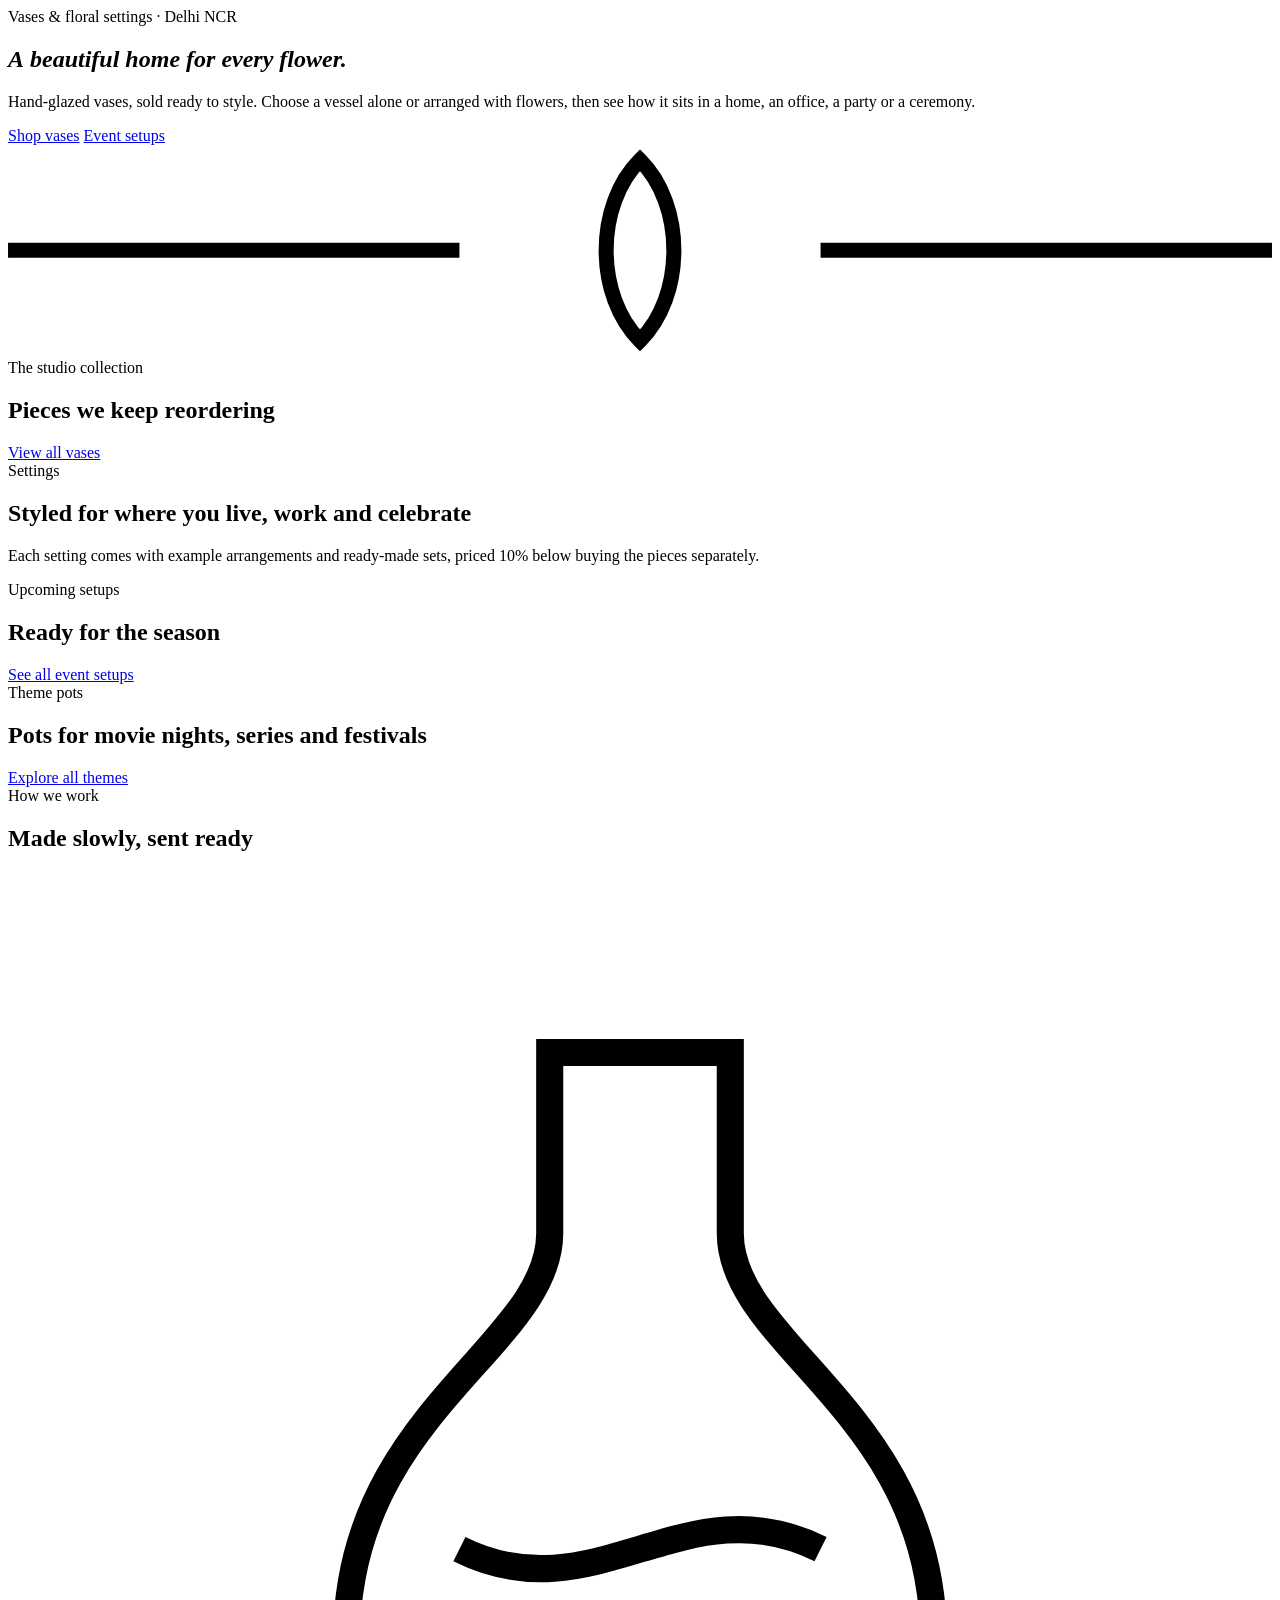
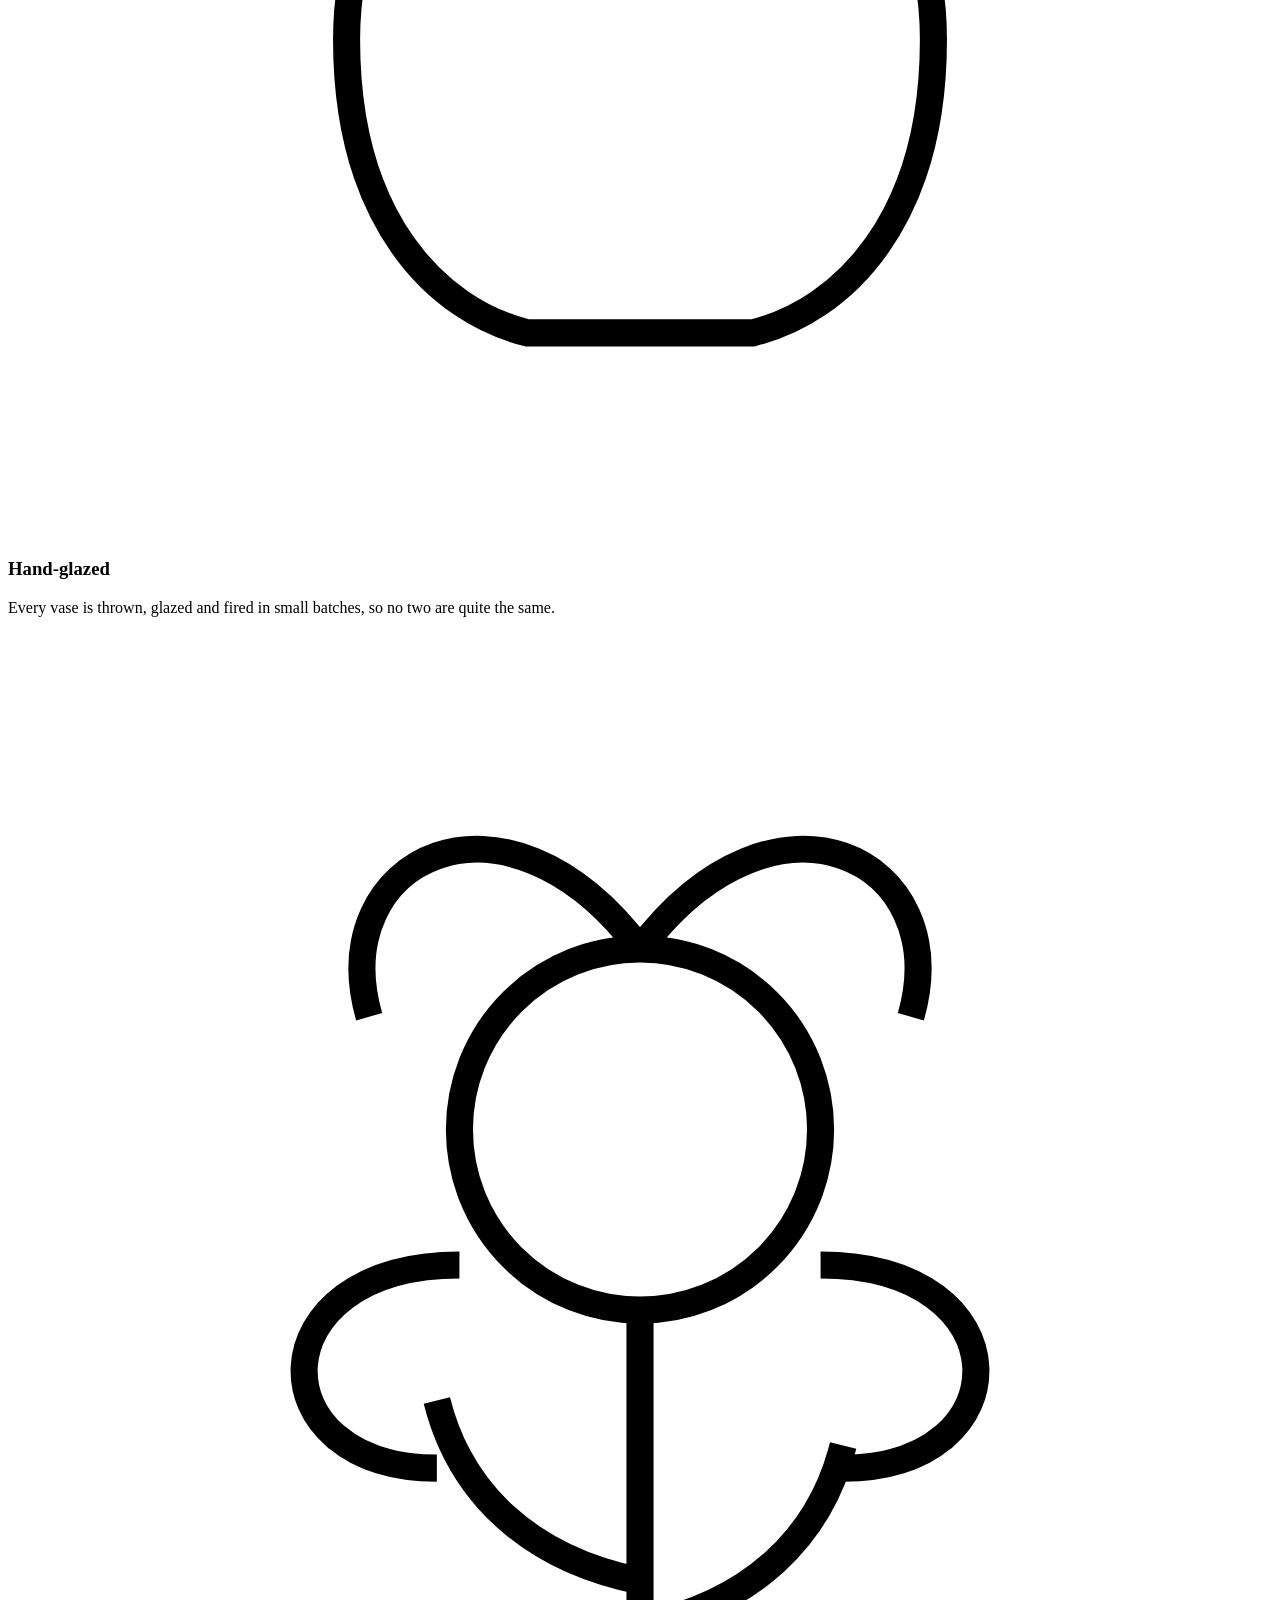
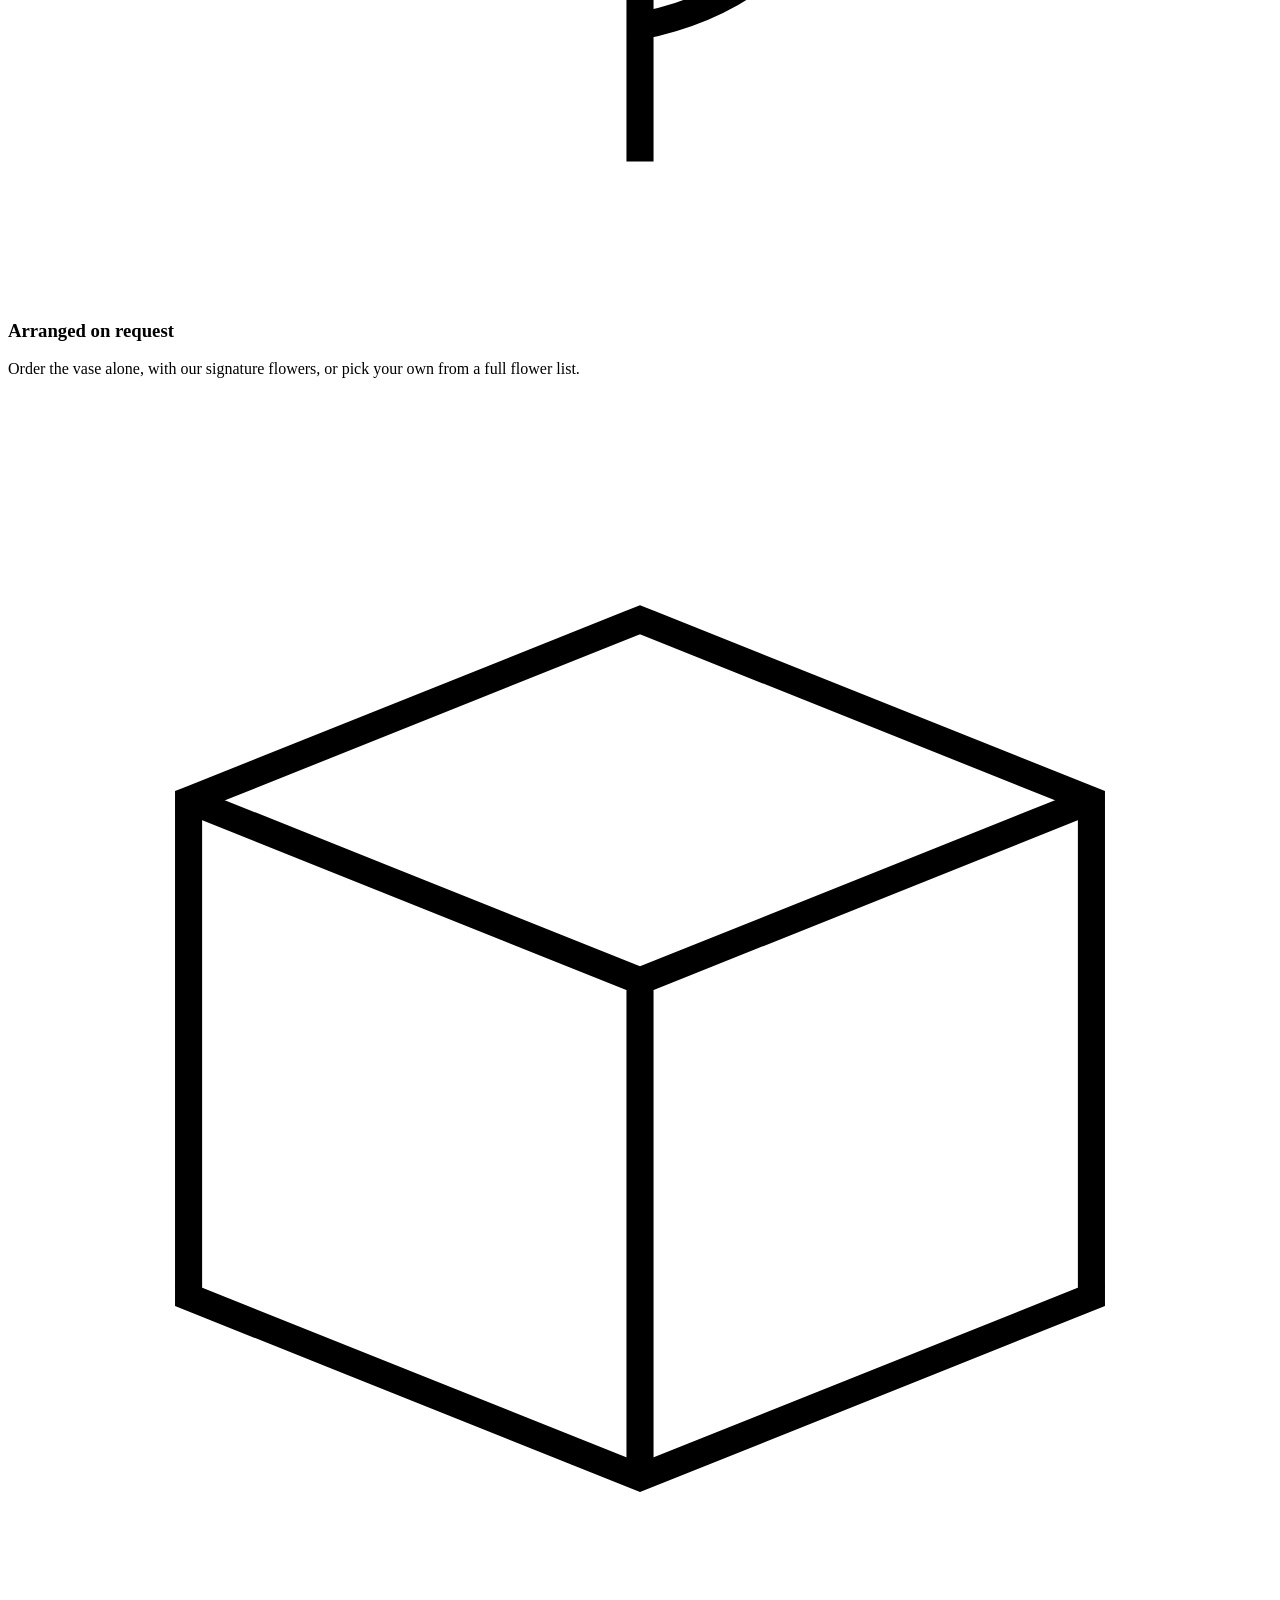
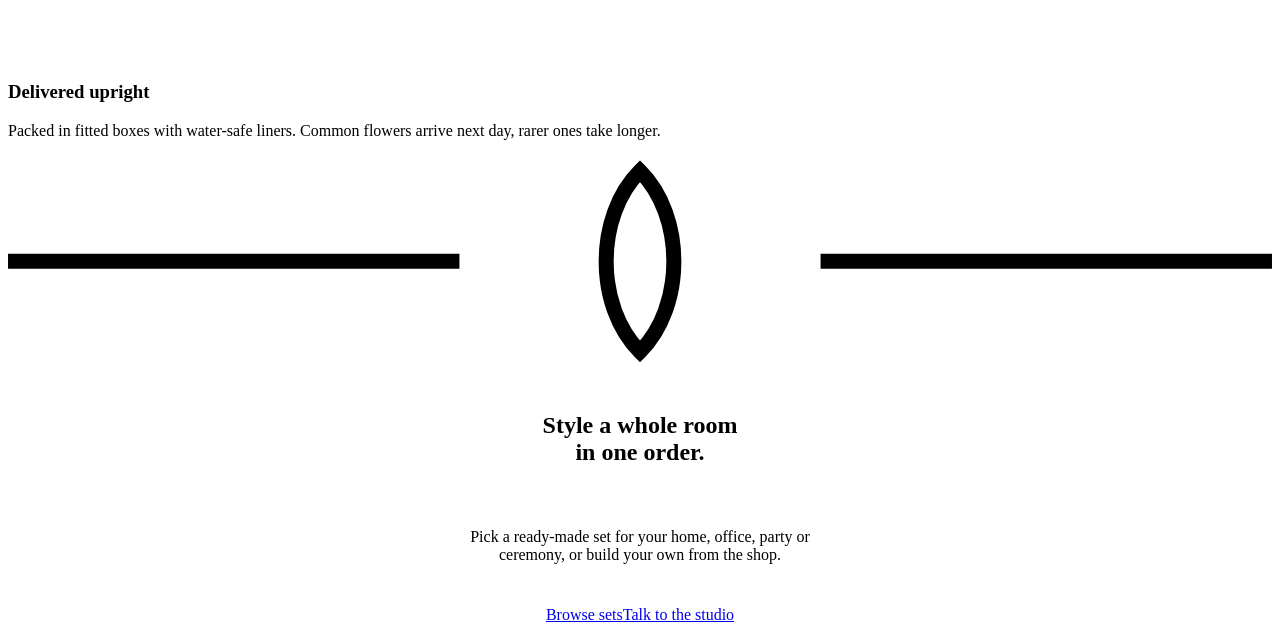
==== commit 2b4ef336: "Add files via upload" ====
--- a/index.html
+++ b/index.html
@@ -1,9 +1,11 @@
-<!doctype html><html><head><meta charset=utf8><meta name=viewport content="width=device-width,initial-scale=1,viewport-fit=cover"><style>:root{color-scheme:light;box-sizing:border-box;padding-top:env(safe-area-inset-top,0px);padding-bottom:env(safe-area-inset-bottom,0px)}html{scroll-padding-top:env(safe-area-inset-top,0px)}body{margin:0;padding:0;font:14px -apple-system,BlinkMacSystemFont,sans-serif;background:#fff;color:#000}img{max-width:100%}[hidden]:not([hidden=until-found i]){display:none!important}</style></head><body>
+<!doctype html>
+<html lang="en"><head><meta charset="utf-8"><meta name="viewport" content="width=device-width,initial-scale=1,viewport-fit=cover">
 <title>The Floral Edit</title>
-<meta name="claude:viewport-fit-sides" content="cover">
+<meta name="theme-color" content="#3D631C">
+<link rel="icon" type="image/png" href="assets/favicon.png">
 <link rel="stylesheet" href="https://fonts.googleapis.com/css2?family=Jost:wght@300;400;500&family=Marcellus&display=swap">
 <link rel="stylesheet" href="assets/style.css">
-
+</head><body>
 <main>
   <div class="wrap">
     <section class="hero" aria-label="Introduction">
@@ -15,7 +17,7 @@
         <p class="lede">Hand-glazed vases, sold ready to style. Choose a vessel alone or arranged with flowers, then see how it sits in a home, an office, a party or a ceremony.</p>
         <div class="cta">
           <a class="btn" href="shop.html">Shop vases</a>
-          <a class="btn ghost" href="settings.html">See settings</a>
+          <a class="btn ghost" href="events.html">Event setups</a>
         </div>
       </div>
       <div class="hero-art" id="hero-art"><div class="arch" data-par="0.06"></div></div>
@@ -44,6 +46,16 @@
     </div>
   </section>
 
+  <section class="sec band sage" aria-labelledby="h-ev">
+    <div class="wrap">
+      <div class="head" data-rv>
+        <div><span class="eyebrow">Upcoming setups</span><h2 id="h-ev">Ready for the season</h2></div>
+        <a class="link" href="events.html">See all event setups</a>
+      </div>
+      <div class="etiles" id="evt" data-stagger></div>
+    </div>
+  </section>
+
   <section class="sec" aria-labelledby="h-theme">
     <div class="wrap">
       <div class="head" data-rv>
@@ -59,8 +71,8 @@
       <div class="head" data-rv><div><span class="eyebrow">How we work</span><h2 id="h-val">Made slowly, sent ready</h2></div></div>
       <div class="vals" data-stagger>
         <div class="val" data-rv><svg viewBox="0 0 56 56" fill="none" stroke="currentColor" stroke-width="1.2" aria-hidden="true"><path d="M24 8h8v8c0 5 9 8 9 18 0 8-4 12-8 13H23c-4-1-8-5-8-13 0-10 9-13 9-18z"/><path d="M20 30c6 3 10-3 16 0"/></svg><h3>Hand-glazed</h3><p>Every vase is thrown, glazed and fired in small batches, so no two are quite the same.</p></div>
-        <div class="val" data-rv><svg viewBox="0 0 56 56" fill="none" stroke="currentColor" stroke-width="1.2" aria-hidden="true"><circle cx="28" cy="22" r="8"/><path d="M28 14c-6-8-14-4-12 3M28 14c6-8 14-4 12 3M20 28c-9 0-9 9-1 9M36 28c9 0 9 9 1 9"/><path d="M28 30v20M28 42c-5-1-8-4-9-8M28 44c5-1 8-4 9-8"/></svg><h3>Arranged on request</h3><p>Order the vase alone, or arranged with fresh or dried flowers chosen to suit its glaze.</p></div>
-        <div class="val" data-rv><svg viewBox="0 0 56 56" fill="none" stroke="currentColor" stroke-width="1.2" aria-hidden="true"><path d="M8 18l20-8 20 8v22l-20 8-20-8z"/><path d="M8 18l20 8 20-8M28 26v22"/></svg><h3>Delivered upright</h3><p>Packed in fitted boxes with water-safe liners. Same-day across Delhi, Gurugram and Noida.</p></div>
+        <div class="val" data-rv><svg viewBox="0 0 56 56" fill="none" stroke="currentColor" stroke-width="1.2" aria-hidden="true"><circle cx="28" cy="22" r="8"/><path d="M28 14c-6-8-14-4-12 3M28 14c6-8 14-4 12 3M20 28c-9 0-9 9-1 9M36 28c9 0 9 9 1 9"/><path d="M28 30v20M28 42c-5-1-8-4-9-8M28 44c5-1 8-4 9-8"/></svg><h3>Arranged on request</h3><p>Order the vase alone, with our signature flowers, or pick your own from a full flower list.</p></div>
+        <div class="val" data-rv><svg viewBox="0 0 56 56" fill="none" stroke="currentColor" stroke-width="1.2" aria-hidden="true"><path d="M8 18l20-8 20 8v22l-20 8-20-8z"/><path d="M8 18l20 8 20-8M28 26v22"/></svg><h3>Delivered upright</h3><p>Packed in fitted boxes with water-safe liners. Common flowers arrive next day, rarer ones take longer.</p></div>
       </div>
     </div>
   </section>
@@ -117,6 +129,12 @@
     return '<article class="card"><a class="art" href="themes.html#'+p.group+'" aria-label="See '+p.name+'"><span class="badge">'+App.badge(p)+'</span>'+Art.vase(p)+'</a><div class="meta"><h3><a href="themes.html#'+p.group+'">'+p.name+'</a></h3><span class="price">'+App.money(p.price)+'</span></div><span class="sub">Inspired by '+p.insp.join(', ')+'</span></article>';
   }).join('');
 
+  /* event tiles */
+  document.getElementById('evt').innerHTML=D.events.map(function(e){
+    var s=D.sets.filter(function(x){return x.event===e.id})[0];
+    return '<a class="etile" data-rv href="events.html#'+e.id+'" style="--ev:'+e.bg+'"><div class="pic">'+Art.group(App.setItems(s))+'</div><div><h3>'+e.name+'</h3><span class="t">'+e.tag+'</span></div></a>';
+  }).join('');
+
   App.wire();App.reveal();
 })();
 </script>
